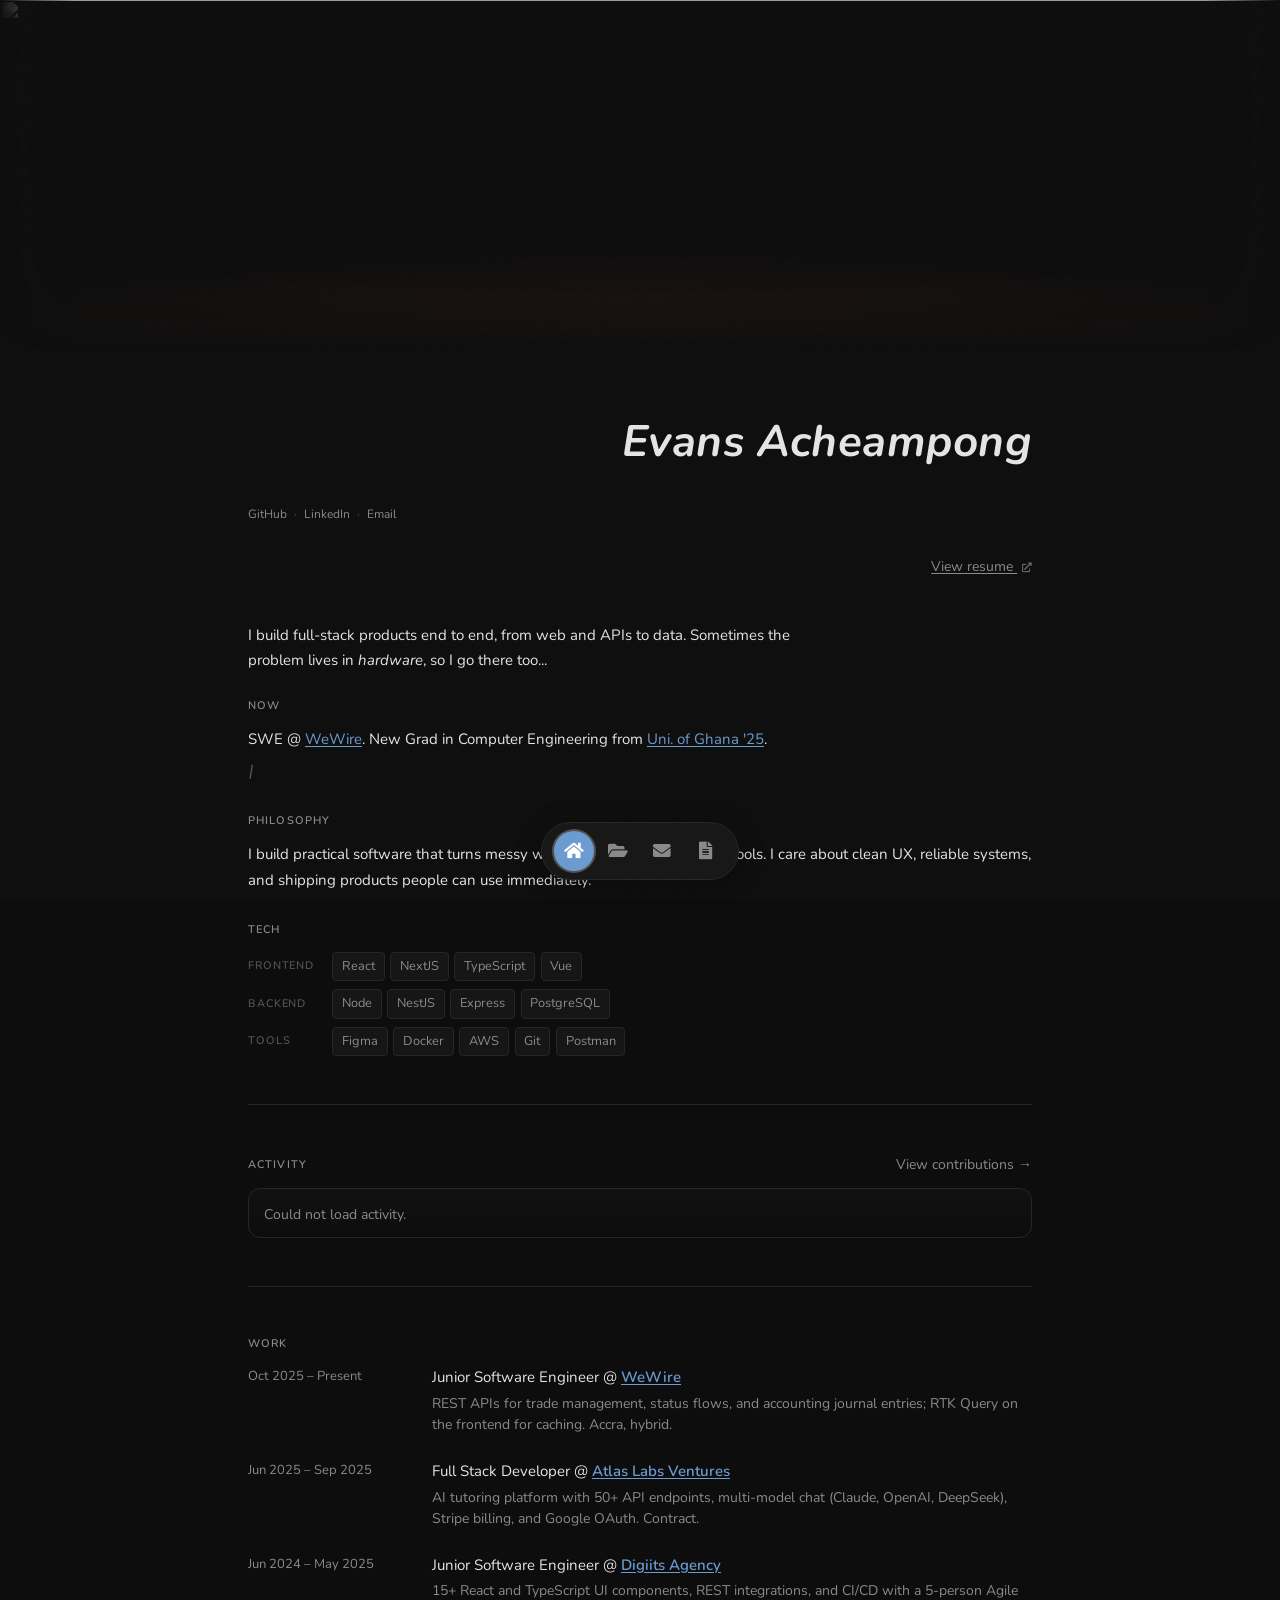
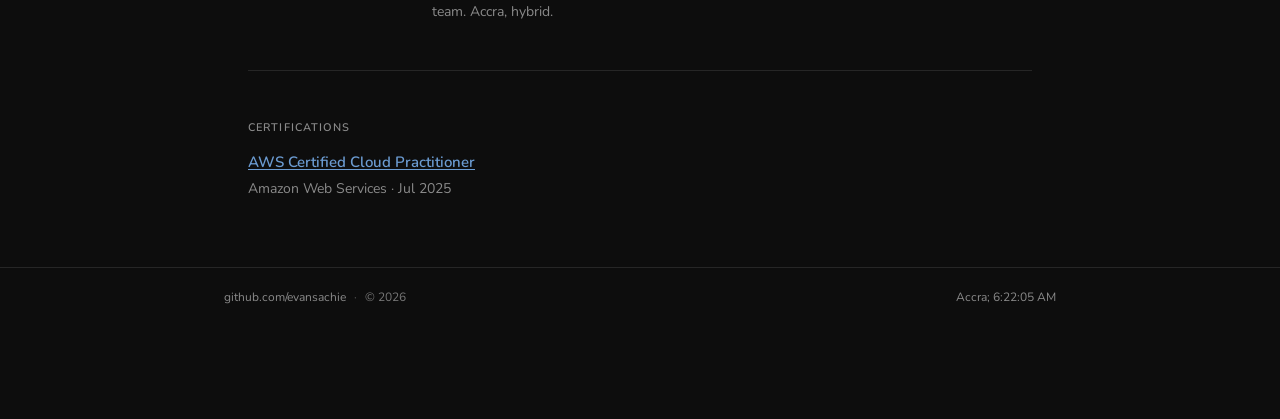
==== index.html @ 7211b670 "fix: correct capitalization in project and work experience descriptions for consistency" ====
<!DOCTYPE html>
<html lang="en">
<head>
    <meta charset="UTF-8">
    <meta name="viewport" content="width=device-width, initial-scale=1.0">
    <meta name="description" content="Evans Acheampong, software engineer in Accra. Computer Engineering graduate (University of Ghana). Full-stack development, React, TypeScript, AWS Certified Cloud Practitioner.">
    <meta name="keywords" content="Evans Acheampong, Software Engineer, Full Stack Developer, Accra, Ghana, University of Ghana, React, TypeScript, AWS, Portfolio">
    <meta name="author" content="Evans Acheampong">
    <meta name="robots" content="index, follow">
    <meta name="theme-color" content="#0d0d0d">
    <link rel="canonical" href="https://evansdev.vercel.app/">
    <title>Evans Acheampong - Software Engineer</title>
    <meta property="og:type" content="website">
    <meta property="og:site_name" content="Evans Acheampong">
    <meta property="og:title" content="Evans Acheampong - Software Engineer">
    <meta property="og:description" content="Software engineer in Accra. Computer Engineering graduate (University of Ghana). Full-stack, React, TypeScript, AWS Cloud Practitioner.">
    <meta property="og:url" content="https://evansdev.vercel.app/">
    <meta property="og:locale" content="en_GH">
    <meta property="og:image" content="https://evansdev.vercel.app/images/banner.jpg">
    <meta property="og:image:alt" content="Evans Acheampong portfolio">
    <meta name="twitter:card" content="summary_large_image">
    <meta name="twitter:title" content="Evans Acheampong - Software Engineer">
    <meta name="twitter:description" content="Software engineer in Accra. Full-stack, React, TypeScript, AWS Cloud Practitioner.">
    <meta name="twitter:image" content="https://evansdev.vercel.app/images/banner.jpg">
    <script type="application/ld+json">
    {
      "@context": "https://schema.org",
      "@graph": [
        {
          "@type": "WebSite",
          "@id": "https://evansdev.vercel.app/#website",
          "url": "https://evansdev.vercel.app/",
          "name": "Evans Acheampong",
          "description": "Portfolio of Evans Acheampong, software engineer based in Accra, Ghana.",
          "publisher": { "@id": "https://evansdev.vercel.app/#person" }
        },
        {
          "@type": "Person",
          "@id": "https://evansdev.vercel.app/#person",
          "name": "Evans Acheampong",
          "url": "https://evansdev.vercel.app/",
          "image": "https://evansdev.vercel.app/images/banner.jpg",
          "jobTitle": "Software Engineer",
          "email": "evansachie01@gmail.com",
          "sameAs": [
            "https://github.com/evansachie",
            "https://www.linkedin.com/in/evans-acheampong/"
          ],
          "address": {
            "@type": "PostalAddress",
            "addressLocality": "Accra",
            "addressCountry": "GH"
          },
          "alumniOf": {
            "@type": "CollegeOrUniversity",
            "name": "University of Ghana"
          }
        }
      ]
    }
    </script>
    <link rel="icon" type="image/png" href="images/logo.png">
    <link rel="preconnect" href="https://fonts.googleapis.com">
    <link rel="preconnect" href="https://fonts.gstatic.com" crossorigin>
    <link href="https://fonts.googleapis.com/css2?family=Nunito:ital,wght@0,400;0,600;0,700;1,400&display=swap" rel="stylesheet">
    <link href="https://pro.fontawesome.com/releases/v5.10.0/css/all.css" rel="stylesheet">
    <link href="style.css" rel="stylesheet">
</head>
<body>
    <div class="scroll-progress" id="scrollProgress"></div>
    <section class="banner-section" aria-hidden="true">
        <div class="banner-wrap">
            <img src="images/banner.jpg" alt="" class="banner">
            <div class="banner-overlay"></div>
        </div>
    </section>
    <div class="page-wrap">
    <main class="main">
        <p class="name-wrap">
            <a href="#" class="name">Evans Acheampong</a>
        </p>

        <div class="block block--links">
            <p class="home-links">
                <a href="https://github.com/evansachie" target="_blank" rel="noopener" class="home-link">GitHub</a>
                <span class="home-link-sep">·</span>
                <a href="https://www.linkedin.com/in/evans-acheampong/" target="_blank" rel="noopener" class="home-link">LinkedIn</a>
                <span class="home-link-sep">·</span>
                <a href="mailto:evansachie01@gmail.com" class="home-link">Email</a>
            </p>
        </div>
        
        <p class="resume-wrap">
            <a href="./assets/resume.pdf" target="_blank" rel="noopener" class="btn-text resume-link">View resume <i class="fas fa-external-link-alt resume-link-icon"></i></a>
        </p>

        <p class="intro-line">I build full-stack products end to end, from web and APIs to data. Sometimes the problem lives in <i>hardware</i>, so I go there too...</p>

        <div class="block" id="now">
            <p class="label">Now</p>
            <p class="prose">
                SWE @ <a href="https://www.wewire.com" target="_blank" rel="noopener">WeWire</a>.
                New Grad in Computer Engineering from <a href="https://www.ug.edu.gh" target="_blank" rel="noopener">Uni. of Ghana '25</a>.
            </p>
            <span class="emphasis">I like to do cool stuff with code...</span>
        </div>

        <div class="block">
            <p class="label">Philosophy</p>
            <p class="prose">
                I build practical software that turns messy workflows into simple, useful tools.
                I care about clean UX, reliable systems, and shipping products people can use immediately.
            </p>
        </div>

        <div class="block block--tech">
            <p class="label">Tech</p>
            <div class="tech-groups">
                <div class="tech-group">
                    <span class="tech-group-label">Frontend</span>
                    <div class="tech-pills">
                        <span class="tech-pill">React</span>
                        <span class="tech-pill">NextJS</span>
                        <span class="tech-pill">TypeScript</span>
                        <span class="tech-pill">Vue</span>
                    </div>
                </div>
                <div class="tech-group">
                    <span class="tech-group-label">Backend</span>
                    <div class="tech-pills">
                        <span class="tech-pill">Node</span>
                        <span class="tech-pill">NestJS</span>
                        <span class="tech-pill">Express</span>
                        <span class="tech-pill">PostgreSQL</span>
                    </div>
                </div>
                <div class="tech-group">
                    <span class="tech-group-label">Tools</span>
                    <div class="tech-pills">
                        <span class="tech-pill">Figma</span>
                        <span class="tech-pill">Docker</span>
                        <span class="tech-pill">AWS</span>
                        <span class="tech-pill">Git</span>
                        <span class="tech-pill">Postman</span>
                    </div>
                </div>
            </div>
        </div>

        <hr>

        <div class="block" id="activity">
            <div class="activity-head">
                <p class="label">Activity</p>
                <a href="https://github.com/evansachie" target="_blank" rel="noopener" class="activity-link">View contributions →</a>
            </div>
            <div id="gh-heatmap-wrap"></div>
        </div>

        <hr>

        <div class="block" id="work">
            <p class="label">Work</p>
            <div class="work-grid">
                <div class="work-row">
                    <span class="work-date">Oct 2025 – Present</span>
                    <div class="work-details">
                        <p class="work-line">Junior Software Engineer @ <a href="https://www.wewire.com" target="_blank" rel="noopener">WeWire</a></p>
                        <p class="work-meta">REST APIs for trade management, status flows, and accounting journal entries; RTK Query on the frontend for caching. Accra, hybrid.</p>
                    </div>
                </div>
                <div class="work-row">
                    <span class="work-date">Jun 2025 – Sep 2025</span>
                    <div class="work-details">
                        <p class="work-line">Full Stack Developer @ <a href="https://atlaslabsventures.com" target="_blank" rel="noopener">Atlas Labs Ventures</a></p>
                        <p class="work-meta">AI tutoring platform with 50+ API endpoints, multi-model chat (Claude, OpenAI, DeepSeek), Stripe billing, and Google OAuth. Contract.</p>
                    </div>
                </div>
                <div class="work-row">
                    <span class="work-date">Jun 2024 – May 2025</span>
                    <div class="work-details">
                        <p class="work-line">Junior Software Engineer @ <a href="https://digiits.com" target="_blank" rel="noopener">Digiits Agency</a></p>
                        <p class="work-meta">15+ React and TypeScript UI components, REST integrations, and CI/CD with a 5-person Agile team. Accra, hybrid.</p>
                    </div>
                </div>
            </div>
        </div>

        <hr>

        <div class="block" id="certifications">
            <p class="label">Certifications</p>
            <div class="work-details">
                <p class="work-line"><a href="https://www.credly.com/badges/ff9334b4-b390-49c4-96d3-d92999b68a6c/public_url" target="_blank" rel="noopener">AWS Certified Cloud Practitioner</a></p>
                <p class="work-meta">Amazon Web Services · Jul 2025</p>
            </div>
        </div>

    </main>

    <footer class="footer">
        <div class="footer-inner">
            <div class="footer-left">
                <a href="https://github.com/evansachie" target="_blank" rel="noopener" class="footer-link">github.com/evansachie</a>
                <span class="footer-sep">·</span>
                <span class="footer-meta">© 2026</span>
            </div>
            <div class="footer-right">
                <span class="footer-location">Accra; <span id="footerTime"></span></span>
            </div>
        </div>
    </footer>
    </div>

    <nav class="bottom-nav" aria-label="Main navigation">
        <a href="index.html" class="bottom-nav__link bottom-nav__link--active" aria-label="Home"><i class="fas fa-home"></i></a>
        <a href="projects.html" class="bottom-nav__link" aria-label="Projects"><i class="fas fa-folder-open"></i></a>
        <a href="contact.html" class="bottom-nav__link" aria-label="Contact"><i class="fas fa-envelope"></i></a>
        <a href="./assets/resume.pdf" target="_blank" rel="noopener" class="bottom-nav__link" aria-label="Resume"><i class="fas fa-file-alt"></i></a>
    </nav>

    <script src="script.js"></script>
    <script src="heatmap.js"></script>
</body>
</html>
---- style.css ----
:root {
  --bg: #0d0d0d;
  --bg-elevated: #161616;
  --text: #e5e5e5;
  --text-muted: #8a8a8a;
  --accent: #6b9bd1;
  --accent-hover: #8ab4e8;
  --border: #262626;
  --max-width: 52rem;
}

*,
*::before,
*::after {
  box-sizing: border-box;
  margin: 0;
  padding: 0;
}

html {
  scroll-behavior: smooth;
}

body {
  font-family: "Nunito", -apple-system, BlinkMacSystemFont, sans-serif;
  background: var(--bg);
  color: var(--text);
  line-height: 1.65;
  font-size: 1rem;
  -webkit-font-smoothing: antialiased;
  padding-bottom: 5rem;
  display: flex;
  flex-direction: column;
  min-height: 100vh;
}

.page-wrap {
  flex: 1;
  display: flex;
  flex-direction: column;
}

a {
  color: var(--accent);
  text-decoration: underline;
  text-underline-offset: 2px;
}

a:hover {
  color: var(--accent-hover);
}

.main {
  max-width: var(--max-width);
  margin: 0 auto;
  padding: 3rem 1.5rem 4rem;
  display: flex;
  flex-direction: column;
  gap: 1.5rem;
}

.main > * {
  opacity: 0;
  transform: translateY(14px);
  transition: opacity 0.45s ease-out, transform 0.45s ease-out;
}

.main > *.is-visible {
  opacity: 1;
  transform: translateY(0);
}

.banner-section {
  width: 100%;
  margin-bottom: 0.5rem;
}

.banner-wrap {
  position: relative;
  width: 100%;
  height: 350px;
  overflow: hidden;
  -webkit-mask-image:
    linear-gradient(to bottom, black 0%, black 72%, transparent 100%),
    linear-gradient(to right, transparent 0%, black 6%, black 94%, transparent 100%);
  mask-image:
    linear-gradient(to bottom, black 0%, black 72%, transparent 100%),
    linear-gradient(to right, transparent 0%, black 6%, black 94%, transparent 100%);
  -webkit-mask-size: 100% 100%;
  mask-size: 100% 100%;
  -webkit-mask-repeat: no-repeat;
  mask-repeat: no-repeat;
  -webkit-mask-composite: source-in;
  mask-composite: intersect;
}

.banner {
  position: absolute;
  left: 0;
  top: 0;
  width: 100%;
  height: 100%;
  object-fit: cover;
  object-position: center 12%;
  display: block;
}

.banner-overlay {
  position: absolute;
  inset: 0;
  background: rgba(13, 13, 13, 0.2);
  pointer-events: none;
}

.banner-wrap::after {
  content: '';
  position: absolute;
  bottom: 0;
  left: 0;
  right: 0;
  height: 60%;
  background: radial-gradient(ellipse 85% 65% at 50% 100%, rgba(190, 80, 35, 0.2) 0%, transparent 70%);
  pointer-events: none;
}

.name-wrap {
  text-align: right;
  margin-bottom: 0.15rem;
}

.resume-wrap {
  text-align: right;
  margin-bottom: 1.25rem;
}

.resume-wrap .btn-text {
  font-size: 0.875rem;
  color: var(--text-muted);
}

.resume-wrap .btn-text:hover {
  color: var(--accent);
}

.intro-line {
  font-size: 0.9375rem;
  line-height: 1.65;
  color: var(--text);
  max-width: 36rem;
  margin: 0;
}

.name {
  font-family: "Nunito", sans-serif;
  font-size: clamp(2rem, 5vw, 2.75rem);
  font-weight: 700;
  font-style: italic;
  color: var(--text);
  letter-spacing: 0.01em;
  text-decoration: none;
}

.name:hover {
  color: var(--accent);
  text-decoration: underline;
}

.block {
  margin-bottom: 0.25rem;
}

.label {
  font-size: 0.6875rem;
  font-weight: 600;
  text-transform: uppercase;
  letter-spacing: 0.1em;
  color: var(--text-muted);
  margin-bottom: 0.75rem;
}

.prose {
  font-size: 0.9375rem;
  color: var(--text);
  line-height: 1.7;
}

.prose a {
  color: var(--accent);
}

.emphasis {
  font-style: italic;
  color: var(--text-muted);
  display: block;
  margin-top: 0.35rem;
}

.emphasis.is-typing::after {
  content: '|';
  margin-left: 1px;
  opacity: 0.6;
  animation: cursor-blink 0.65s step-end infinite;
}

@keyframes cursor-blink {
  0%, 100% { opacity: 0.6; }
  50% { opacity: 0; }
}

.main hr {
  border: none;
  border-top: 1px solid var(--border);
  margin: 1.25rem 0 1.5rem;
}

.work-grid,
.project-list {
  display: flex;
  flex-direction: column;
  gap: 1.5rem;
}

.work-row {
  display: grid;
  grid-template-columns: 10rem 1fr;
  gap: 1.5rem;
  align-items: start;
}

.work-row--no-date {
  grid-template-columns: 1fr;
}

.work-date {
  font-size: 0.8125rem;
  color: var(--text-muted);
  padding-top: 0.1rem;
  white-space: nowrap;
}

.work-details {
  min-width: 0;
}

.work-line {
  font-size: 0.9375rem;
  color: var(--text);
  margin-bottom: 0.2rem;
}

.work-line a {
  font-weight: 600;
  color: var(--accent);
}

.work-gh {
  font-weight: 400;
  font-size: 0.8125rem;
  color: var(--text-muted);
  text-decoration: none;
  margin-left: 0.5rem;
}

.work-gh:hover {
  color: var(--accent);
  text-decoration: underline;
}

.work-meta {
  font-size: 0.875rem;
  color: var(--text-muted);
  line-height: 1.5;
}

.work-meta a {
  color: var(--accent);
  text-decoration: none;
}

.work-meta a:hover {
  color: var(--accent-hover);
  text-decoration: underline;
}

.block-hr {
  margin: 1.25rem 0 1.5rem;
}

.link-more-wrap {
  margin-top: 1rem;
}

.link-more {
  font-size: 0.875rem;
  color: var(--accent);
}

.btn-text {
  font-family: inherit;
  font-size: inherit;
  color: var(--accent);
  background: none;
  border: none;
  padding: 0;
  cursor: pointer;
  text-decoration: underline;
  text-underline-offset: 2px;
  display: inline;
}

.btn-text:hover {
  color: var(--accent-hover);
}

.footer {
  border-top: 1px solid var(--border);
  padding: 1.25rem 1.5rem 2rem;
  margin-top: auto;
}

.footer-inner {
  max-width: var(--max-width);
  margin: 0 auto;
  display: flex;
  justify-content: space-between;
  align-items: center;
  flex-wrap: wrap;
  gap: 0.75rem;
}

.footer-left {
  display: flex;
  align-items: center;
  gap: 0.5rem;
  font-size: 0.75rem;
  color: var(--text-muted);
}

.footer-link {
  color: var(--text-muted);
  text-decoration: none;
}

.footer-link:hover {
  color: var(--accent);
  text-decoration: underline;
}

.footer-sep {
  color: var(--text-muted);
  opacity: 0.6;
  user-select: none;
}

.footer-meta {
  color: var(--text-muted);
  opacity: 0.85;
}

.footer-right {
  font-size: 0.75rem;
  color: var(--text-muted);
}

.footer-location {
  color: var(--text-muted);
}

@media (max-width: 640px) {
  .main {
    padding: 2rem 1.25rem 3rem;
    gap: 1.25rem;
  }

  .name-wrap,
  .resume-wrap {
    text-align: left;
  }

  .work-row {
    grid-template-columns: 1fr;
    gap: 0.35rem;
  }

  .work-date {
    padding-top: 0;
  }

  .footer-inner {
    flex-direction: column;
    align-items: flex-start;
  }
}

@media (max-width: 480px) {
  .main {
    padding: 1.5rem 1rem 2.5rem;
  }
}

.bottom-nav {
  position: fixed;
  bottom: 1.25rem;
  left: 50%;
  transform: translateX(-50%);
  display: flex;
  align-items: center;
  justify-content: center;
  gap: 0.25rem;
  padding: 0.5rem 0.75rem;
  background: var(--bg-elevated);
  border: 1px solid var(--border);
  border-radius: 9999px;
  box-shadow: 0 4px 24px rgba(0, 0, 0, 0.4);
  z-index: 100;
}

.bottom-nav__link {
  display: flex;
  align-items: center;
  justify-content: center;
  width: 2.5rem;
  height: 2.5rem;
  color: var(--text-muted);
  text-decoration: none;
  border: none;
  background: none;
  cursor: pointer;
  font-size: 1.1rem;
  border-radius: 50%;
  transition: background 0.2s, color 0.2s;
}

.bottom-nav__link:hover {
  background: rgba(255, 255, 255, 0.06);
  color: var(--text);
  text-decoration: none;
}

.bottom-nav__link--active {
  background: var(--accent);
  color: #fff;
  box-shadow: 0 0 0 2px rgba(255, 255, 255, 0.25);
}

.bottom-nav__link--active:hover {
  background: var(--accent-hover);
  color: #fff;
  box-shadow: 0 0 0 2px rgba(255, 255, 255, 0.3);
}

.back-link {
  font-size: 0.6875rem;
  font-weight: 600;
  text-transform: uppercase;
  letter-spacing: 0.1em;
  color: var(--text-muted);
  margin-bottom: 1.25rem;
  display: inline-block;
  text-decoration: none;
}

.back-link:hover {
  color: var(--accent);
}

.main--page {
  padding-top: 4rem;
}

.contact-links {
  display: flex;
  align-items: center;
  flex-wrap: wrap;
  gap: 0 0.5rem;
  font-size: 0.75rem;
  margin-top: 1.25rem;
}

.contact-link {
  color: var(--text-muted);
  text-decoration: none;
}

.contact-link:hover {
  color: var(--accent);
  text-decoration: underline;
}

.contact-sep {
  color: var(--text-muted);
  opacity: 0.6;
  user-select: none;
}

.contact-open-to {
  margin-top: 1.35rem;
  padding-top: 1rem;
  border-top: 1px solid var(--border);
}

.contact-open-to__label {
  margin-bottom: 0.55rem;
}

.contact-open-to__text {
  font-size: 0.875rem;
  color: var(--text-muted);
  line-height: 1.6;
  max-width: 36ch;
}

.block--links .home-links {
  margin-bottom: 0;
}

.home-links {
  font-size: 0.75rem;
  color: var(--text-muted);
}

.home-link {
  color: var(--text-muted);
  text-decoration: none;
}

.home-link:hover {
  color: var(--accent);
  text-decoration: underline;
}

.home-link-sep {
  color: var(--text-muted);
  opacity: 0.6;
  user-select: none;
  margin: 0 0.25rem;
}

.project-list .work-meta,
.work-details .work-meta {
  font-size: 0.875rem;
  color: var(--text-muted);
  line-height: 1.5;
  margin-top: 0.15rem;
}

.work-row--preview {
  cursor: default;
}

.project-preview {
  display: none;
}

.project-float-card {
  position: fixed;
  z-index: 500;
  pointer-events: none;
  background: var(--bg-elevated);
  border: 1px solid var(--border);
  border-radius: 10px;
  box-shadow: 0 8px 32px rgba(0, 0, 0, 0.5), 0 0 0 1px rgba(107, 155, 209, 0.08);
  overflow: hidden;
  width: 320px;
  opacity: 0;
  transform: scale(0.96);
  transition: opacity 0.15s ease, transform 0.15s ease;
}

.project-float-card.is-visible {
  opacity: 1;
  transform: scale(1);
}

.project-float-card img {
  width: 100%;
  height: auto;
  display: block;
}

@media (hover: none) {
  .work-row--preview {
    cursor: pointer;
  }

  .project-preview {
    display: block;
    max-height: 0;
    opacity: 0;
    overflow: hidden;
    transition: max-height 0.3s ease, opacity 0.3s ease, margin-top 0.3s ease;
    margin-top: 0;
  }

  .work-row--preview.is-expanded .project-preview {
    max-height: 600px;
    opacity: 1;
    margin-top: 0.75rem;
  }

  .project-preview img {
    width: 100%;
    height: auto;
    border-radius: 8px;
    border: 1px solid var(--border);
    display: block;
  }
}

#gh-heatmap-wrap {
  border: 1px solid var(--border);
  border-radius: 12px;
  background: linear-gradient(180deg, rgba(255, 255, 255, 0.02), rgba(255, 255, 255, 0));
  padding: 0.9rem 0.95rem 0.75rem;
}

.activity-head {
  display: flex;
  align-items: center;
  justify-content: space-between;
  gap: 0.75rem;
  margin-bottom: 0.75rem;
}

.activity-head .label {
  margin-bottom: 0;
}

.activity-link {
  color: var(--text-muted);
  text-decoration: none;
  font-size: 0.875rem;
  white-space: nowrap;
}

.activity-link:hover {
  color: var(--accent);
  text-decoration: underline;
}

.gh-heatmap-total {
  margin: 0 0 0.6rem;
}

.gh-heatmap-link {
  display: block;
  width: 100%;
  text-decoration: none;
  color: var(--text-muted);
}

.gh-heatmap-link svg {
  display: block;
  width: 100%;
  height: auto;
}

.gh-heatmap-link:hover {
  color: var(--accent);
}

.gh-heatmap-foot {
  display: flex;
  align-items: center;
  justify-content: flex-end;
  gap: 0.65rem;
  margin-top: 0.75rem;
}

.gh-heatmap-legend {
  display: flex;
  align-items: center;
  gap: 0.35rem;
}

.gh-heatmap-legend-text {
  font-size: 0.75rem;
  color: var(--text-muted);
}

.gh-heatmap-legend-swatch {
  width: 12px;
  height: 12px;
  border-radius: 3px;
  display: inline-block;
}

.gh-heatmap-tooltip {
  position: fixed;
  z-index: 2000;
  pointer-events: none;
  background: var(--bg-elevated);
  color: var(--text);
  border-radius: 8px;
  padding: 0.4rem 0.55rem;
  font-size: 0.8125rem;
  line-height: 1.2;
  white-space: nowrap;
  box-shadow: 0 8px 28px rgba(0, 0, 0, 0.35);
  border: 1px solid var(--border);
  opacity: 0;
  transition: opacity 0.12s ease;
}

.gh-heatmap-tooltip.is-visible {
  opacity: 1;
}

@media (max-width: 640px) {
  .activity-link {
    font-size: 0.8125rem;
  }
}

.scroll-progress {
  position: fixed;
  top: 0;
  left: 0;
  height: 2px;
  width: 0%;
  background: var(--accent);
  z-index: 300;
  pointer-events: none;
  transition: width 0.08s linear;
}

.gh-heatmap-tooltip-sub {
  display: block;
  color: var(--text-muted);
  font-size: 0.6875rem;
  margin-top: 0.2rem;
}

@view-transition {
  navigation: auto;
}

@keyframes vt-slide-out {
  to { opacity: 0; transform: translateY(-6px); }
}

@keyframes vt-slide-in {
  from { opacity: 0; transform: translateY(6px); }
}

::view-transition-old(root) {
  animation: 200ms ease both vt-slide-out;
}

::view-transition-new(root) {
  animation: 280ms ease both vt-slide-in;
}

body.is-leaving {
  opacity: 0;
  transition: opacity 0.2s ease;
}

.tech-groups {
  display: flex;
  flex-direction: column;
  gap: 0.5rem;
}

.tech-group {
  display: flex;
  align-items: center;
  gap: 0.75rem;
  flex-wrap: wrap;
}

.tech-group-label {
  font-size: 0.6875rem;
  font-weight: 600;
  text-transform: uppercase;
  letter-spacing: 0.08em;
  color: var(--text-muted);
  opacity: 0.55;
  min-width: 4.5rem;
  flex-shrink: 0;
}

.tech-pills {
  display: flex;
  flex-wrap: wrap;
  gap: 0.35rem;
}

.tech-pill {
  font-size: 0.8rem;
  color: var(--text-muted);
  background: var(--bg-elevated);
  border: 1px solid var(--border);
  border-radius: 4px;
  padding: 0.2rem 0.55rem;
}

body::after {
  content: '';
  position: fixed;
  inset: 0;
  pointer-events: none;
  z-index: 9999;
  opacity: 0.032;
  background-image: url("data:image/svg+xml,%3Csvg xmlns='http://www.w3.org/2000/svg' width='200' height='200'%3E%3Cfilter id='n'%3E%3CfeTurbulence type='fractalNoise' baseFrequency='0.85' numOctaves='4' stitchTiles='stitch'/%3E%3C/filter%3E%3Crect width='200' height='200' filter='url(%23n)'/%3E%3C/svg%3E");
  background-repeat: repeat;
  background-size: 200px 200px;
}

.resume-link-icon {
  font-size: 0.7em;
  margin-left: 0.3rem;
  display: inline-block;
  transition: transform 0.2s ease;
  opacity: 0.7;
}

.resume-link:hover .resume-link-icon {
  transform: translate(2px, -2px);
  opacity: 1;
}
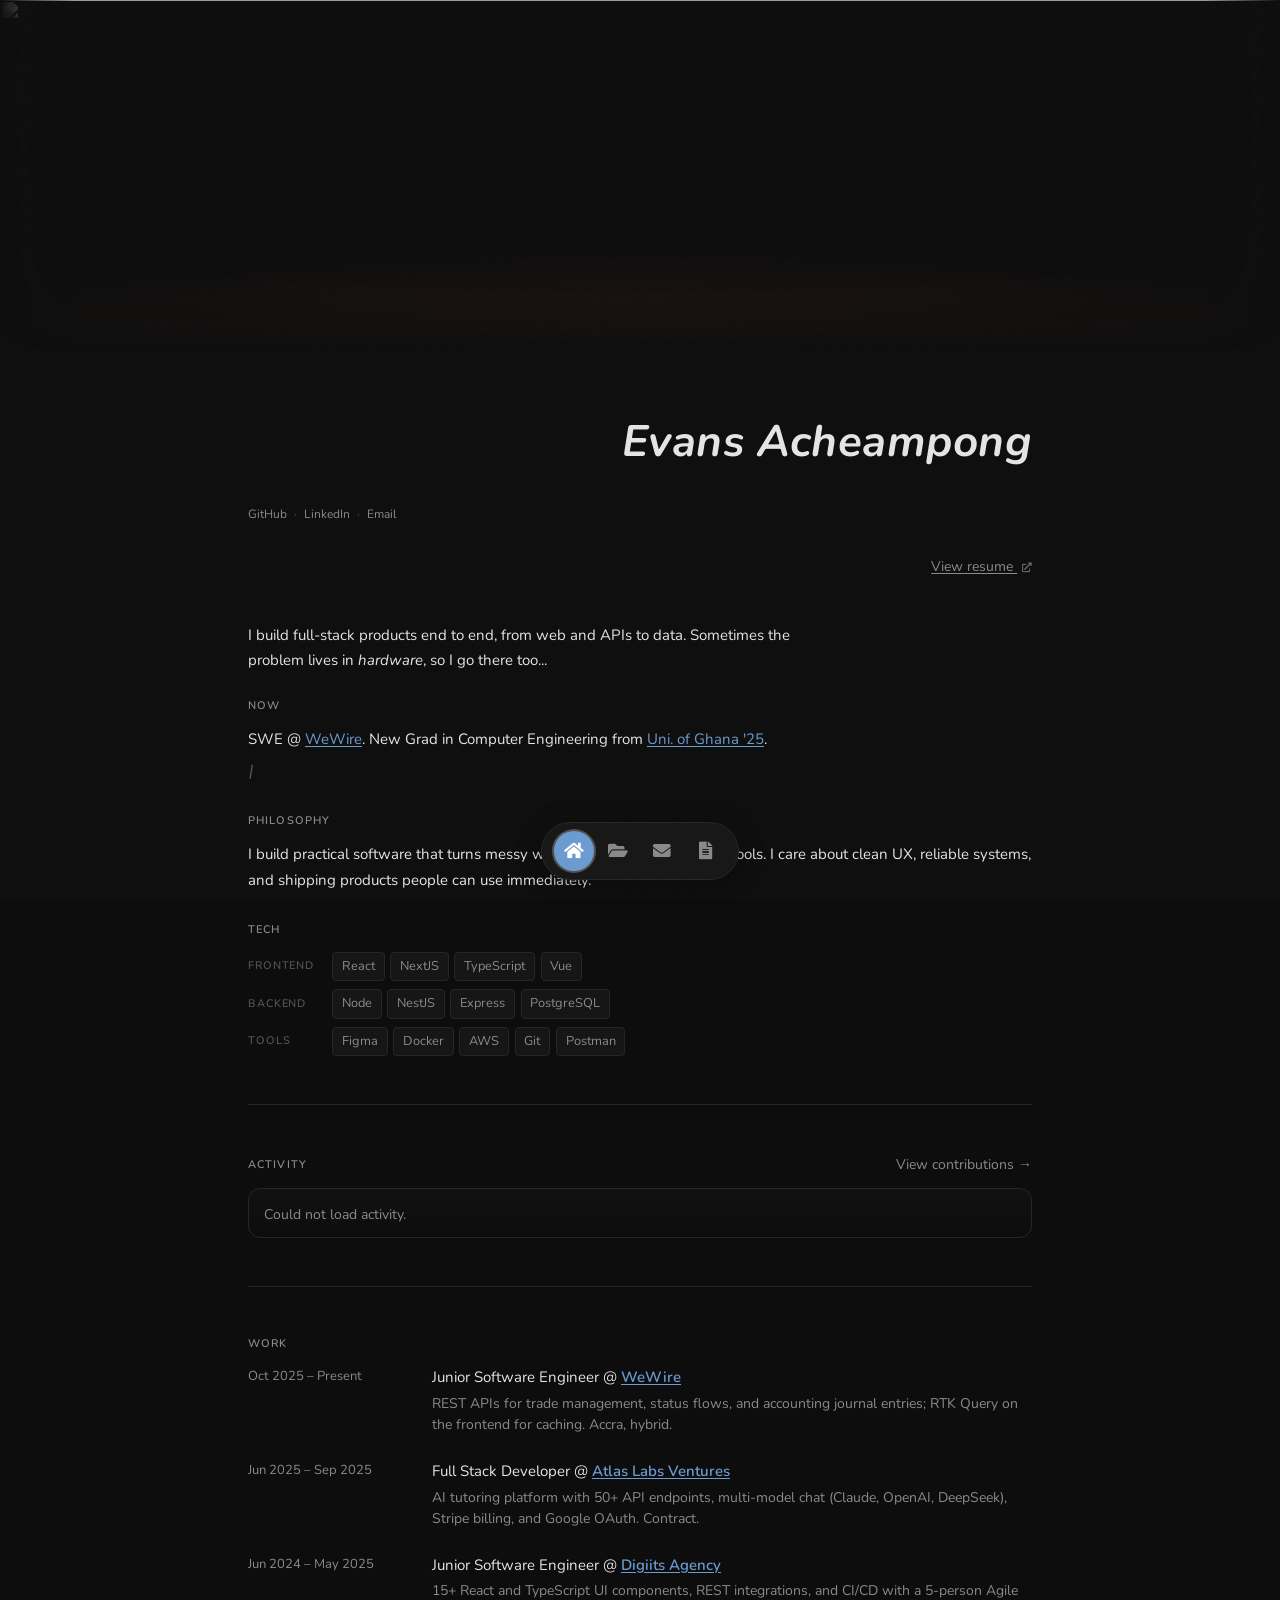
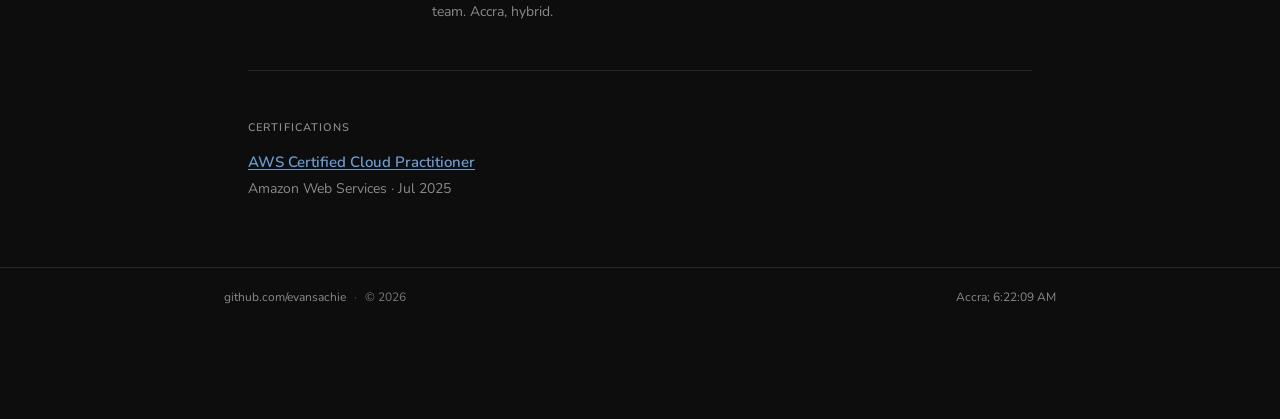
==== commit 78fc68f2: "Merge pull request #17 from evansachie/dev feat: few improvs across; projects, resume update and con" ====
--- a/index.html
+++ b/index.html
@@ -65,6 +65,14 @@
     <link href="https://fonts.googleapis.com/css2?family=Nunito:ital,wght@0,400;0,600;0,700;1,400&display=swap" rel="stylesheet">
     <link href="https://pro.fontawesome.com/releases/v5.10.0/css/all.css" rel="stylesheet">
     <link href="style.css" rel="stylesheet">
+    <script>
+        window.va = window.va || function () { (window.vaq = window.vaq || []).push(arguments); };
+    </script>
+    <script defer src="https://cdn.vercel-insights.com/v1/script.js"></script>
+    <script>
+        window.si = window.si || function () { (window.siq = window.siq || []).push(arguments); };
+    </script>
+    <script defer src="/_vercel/speed-insights/script.js"></script>
 </head>
 <body>
     <div class="scroll-progress" id="scrollProgress"></div>
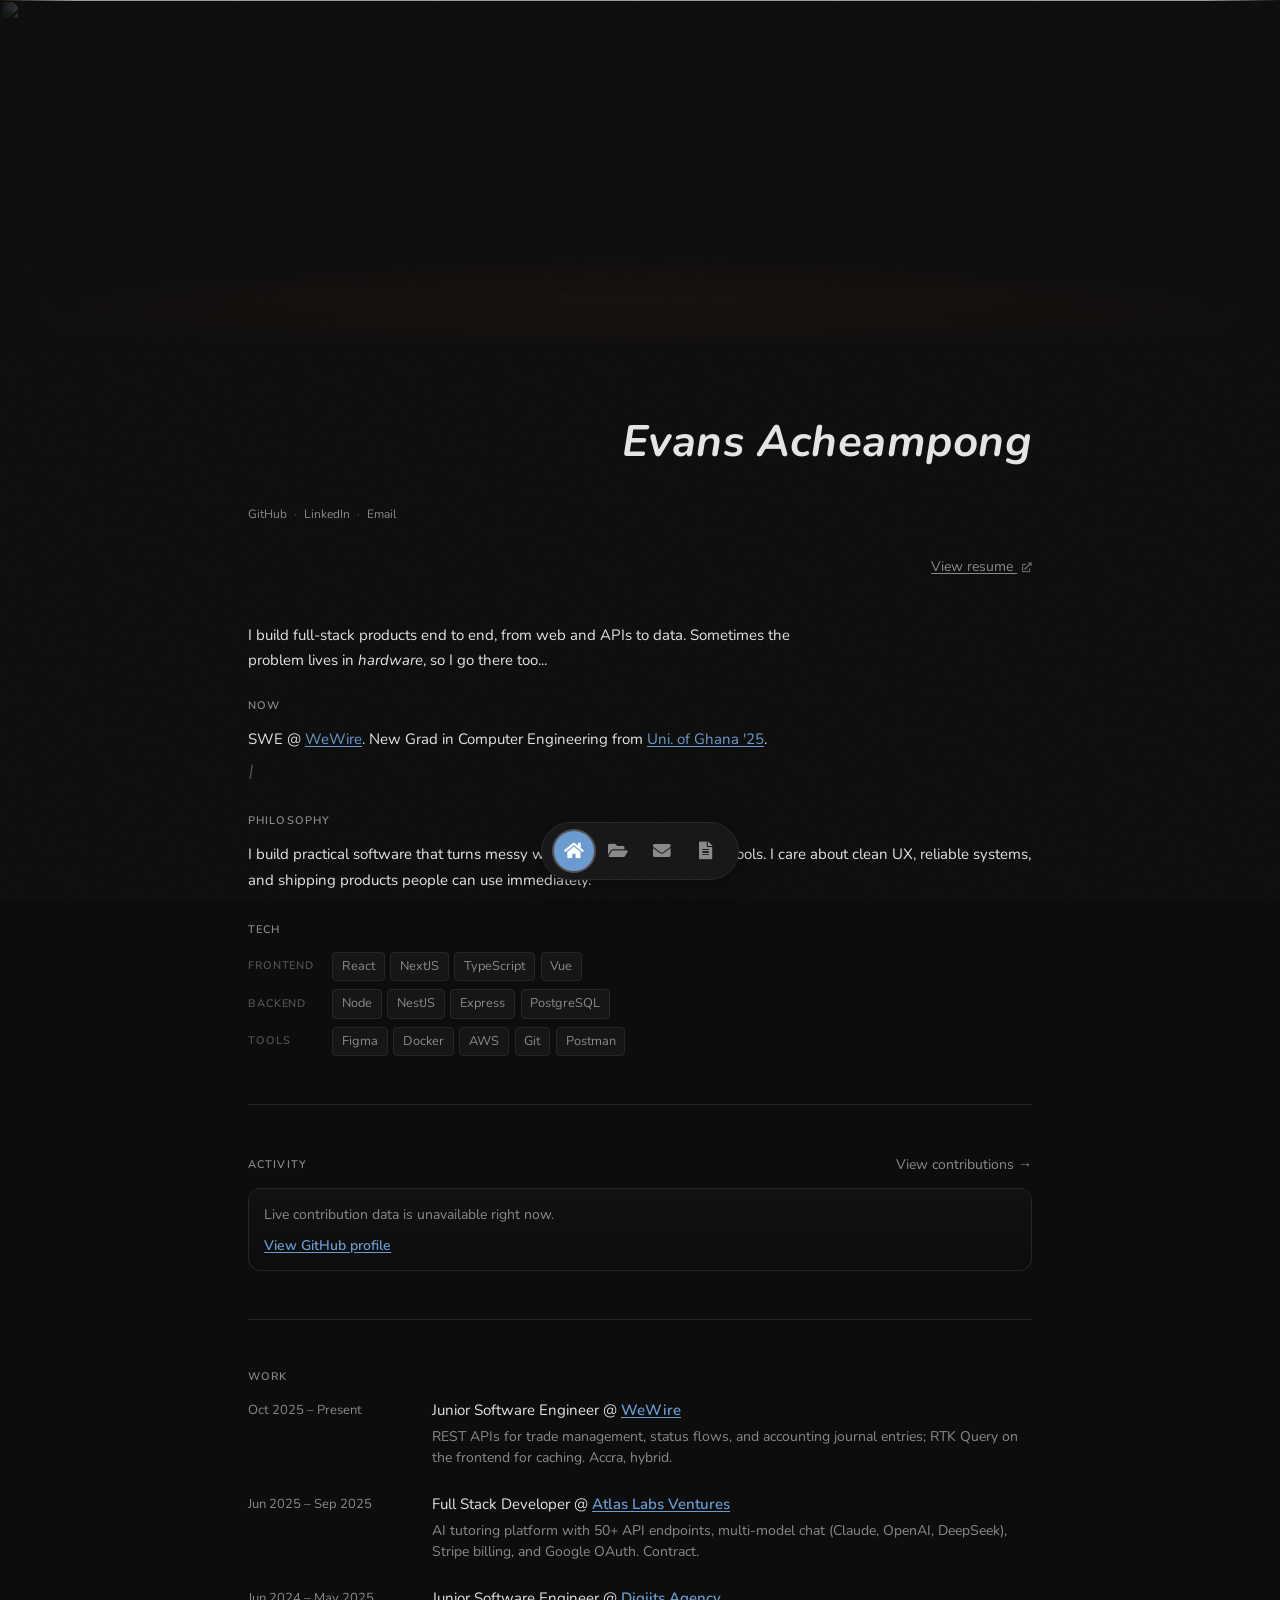
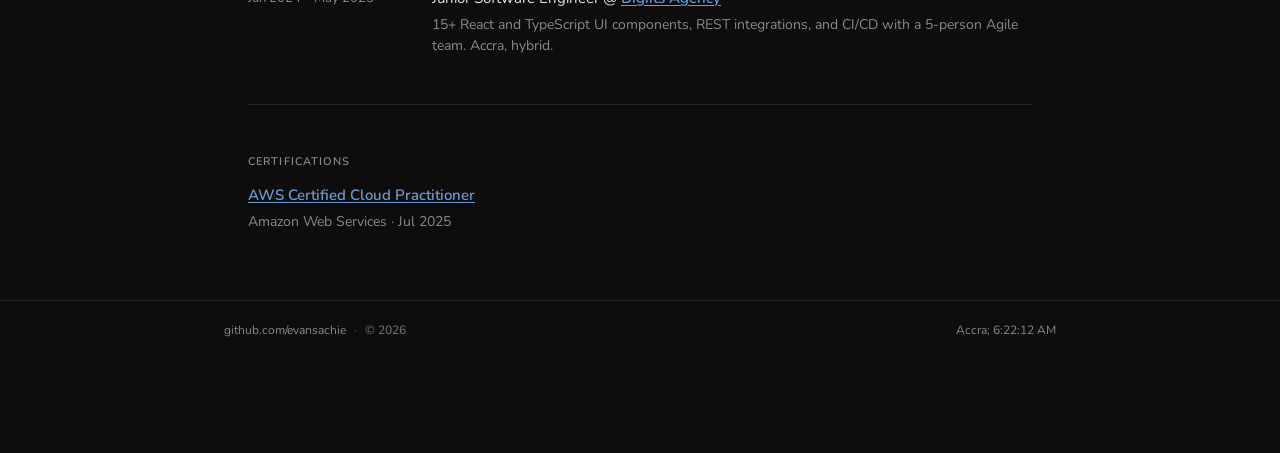
==== commit f44d16f7: "feat: improve SEO" ====
--- a/index.html
+++ b/index.html
@@ -65,14 +65,6 @@
     <link href="https://fonts.googleapis.com/css2?family=Nunito:ital,wght@0,400;0,600;0,700;1,400&display=swap" rel="stylesheet">
     <link href="https://pro.fontawesome.com/releases/v5.10.0/css/all.css" rel="stylesheet">
     <link href="style.css" rel="stylesheet">
-    <script>
-        window.va = window.va || function () { (window.vaq = window.vaq || []).push(arguments); };
-    </script>
-    <script defer src="https://cdn.vercel-insights.com/v1/script.js"></script>
-    <script>
-        window.si = window.si || function () { (window.siq = window.siq || []).push(arguments); };
-    </script>
-    <script defer src="/_vercel/speed-insights/script.js"></script>
 </head>
 <body>
     <div class="scroll-progress" id="scrollProgress"></div>
@@ -84,9 +76,9 @@
     </section>
     <div class="page-wrap">
     <main class="main">
-        <p class="name-wrap">
+        <h1 class="name-wrap">
             <a href="#" class="name">Evans Acheampong</a>
-        </p>
+        </h1>
 
         <div class="block block--links">
             <p class="home-links">
--- a/style.css
+++ b/style.css
@@ -60,12 +60,15 @@
 }
 
 .main > * {
+  transition: opacity 0.45s ease-out, transform 0.45s ease-out;
+}
+
+.reveal-enabled .main > * {
   opacity: 0;
   transform: translateY(14px);
-  transition: opacity 0.45s ease-out, transform 0.45s ease-out;
-}
-
-.main > *.is-visible {
+}
+
+.reveal-enabled .main > *.is-visible {
   opacity: 1;
   transform: translateY(0);
 }
@@ -642,6 +645,16 @@
   margin: 0 0 0.6rem;
 }
 
+.gh-heatmap-fallback-text {
+  margin-bottom: 0.45rem;
+}
+
+.gh-heatmap-fallback-link {
+  color: var(--accent);
+  font-size: 0.875rem;
+  font-weight: 600;
+}
+
 .gh-heatmap-link {
   display: block;
   width: 100%;
@@ -819,3 +832,40 @@
   transform: translate(2px, -2px);
   opacity: 1;
 }
+
+@media (prefers-reduced-motion: reduce) {
+  html {
+    scroll-behavior: auto;
+  }
+
+  *,
+  *::before,
+  *::after {
+    animation-duration: 0.01ms !important;
+    animation-iteration-count: 1 !important;
+    scroll-behavior: auto !important;
+    transition-duration: 0.01ms !important;
+  }
+
+  .reveal-enabled .main > * {
+    opacity: 1;
+    transform: none;
+  }
+
+  .emphasis.is-typing::after {
+    content: none;
+  }
+
+  ::view-transition-old(root),
+  ::view-transition-new(root) {
+    animation: none;
+  }
+
+  body.is-leaving {
+    opacity: 1;
+  }
+
+  .resume-link:hover .resume-link-icon {
+    transform: none;
+  }
+}
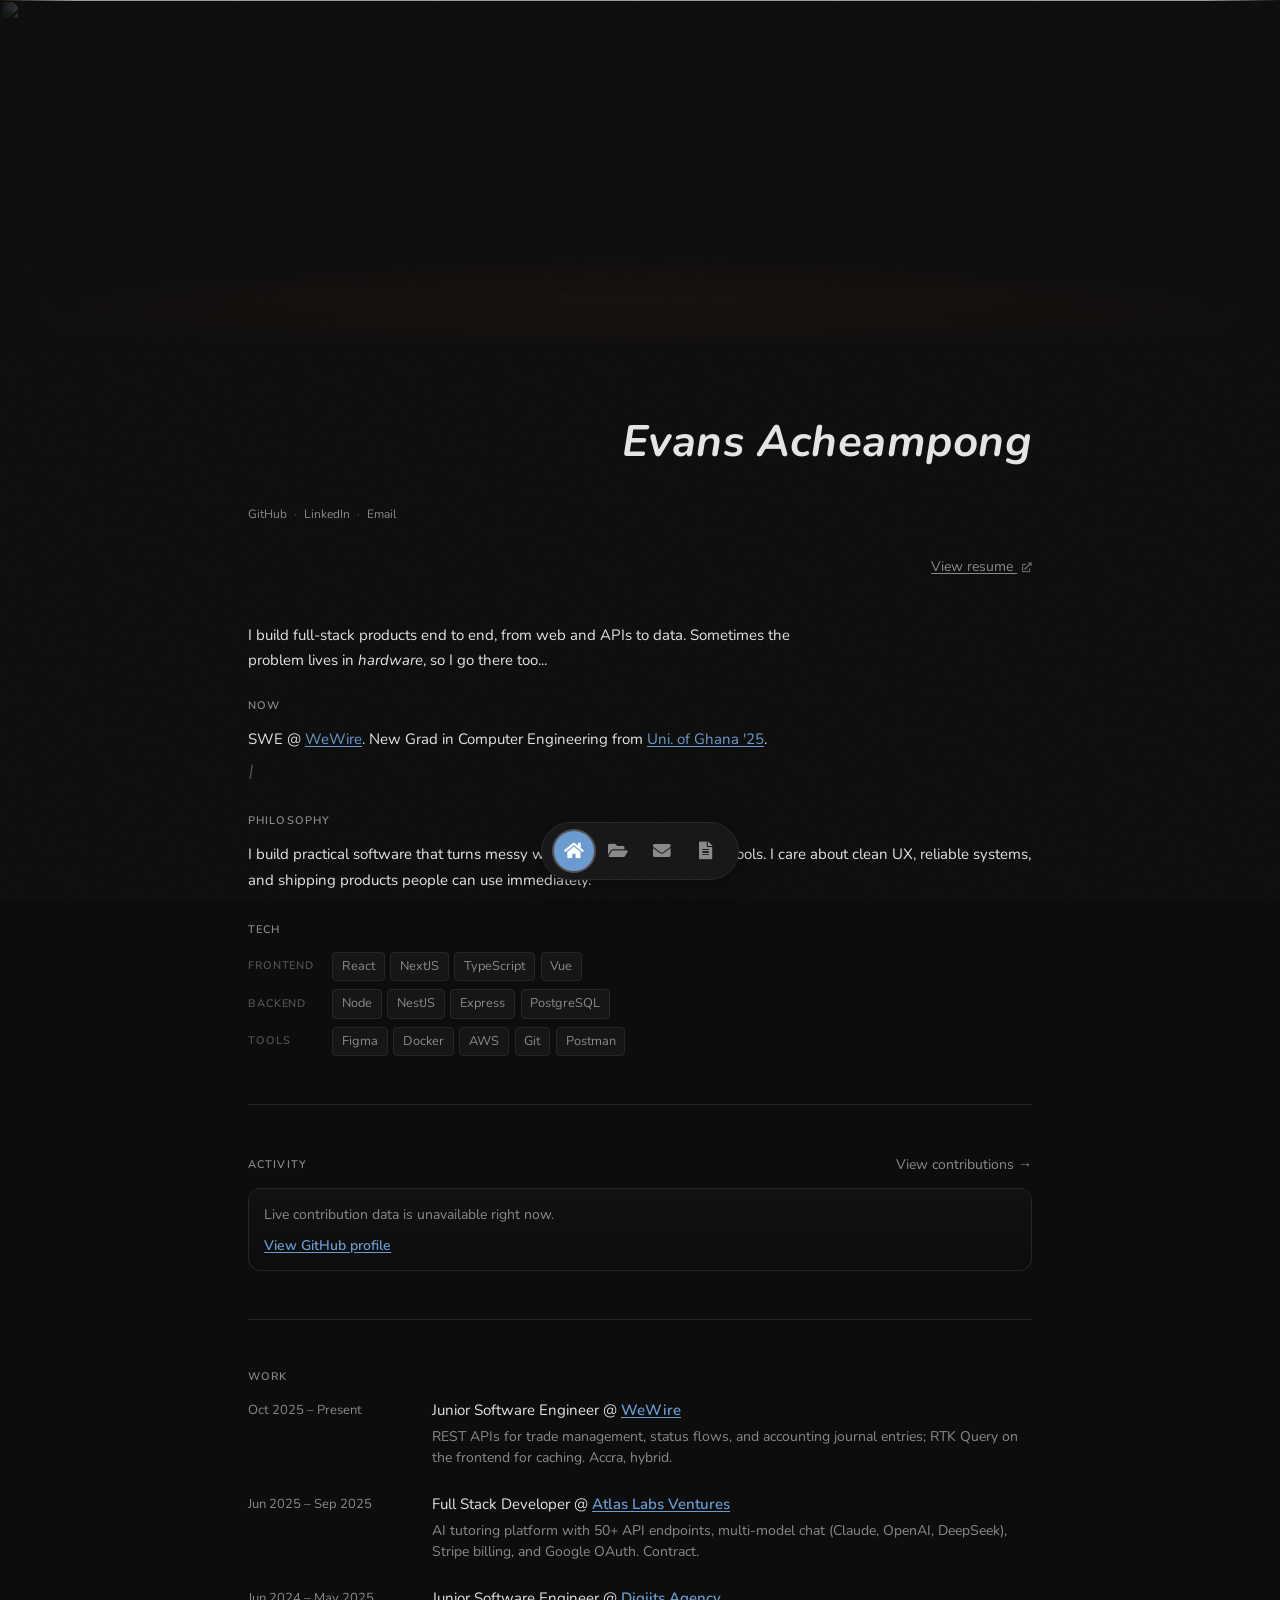
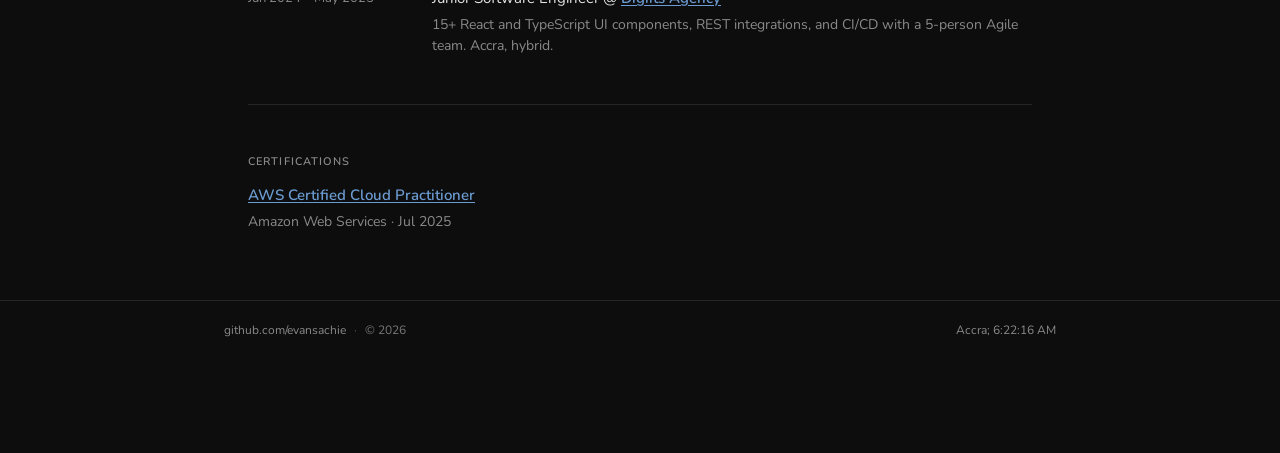
==== commit b0152c23: "Merge pull request #18 from evansachie/dev Dev" ====
--- a/index.html
+++ b/index.html
@@ -65,6 +65,14 @@
     <link href="https://fonts.googleapis.com/css2?family=Nunito:ital,wght@0,400;0,600;0,700;1,400&display=swap" rel="stylesheet">
     <link href="https://pro.fontawesome.com/releases/v5.10.0/css/all.css" rel="stylesheet">
     <link href="style.css" rel="stylesheet">
+    <script>
+        window.va = window.va || function () { (window.vaq = window.vaq || []).push(arguments); };
+    </script>
+    <script defer src="https://cdn.vercel-insights.com/v1/script.js"></script>
+    <script>
+        window.si = window.si || function () { (window.siq = window.siq || []).push(arguments); };
+    </script>
+    <script defer src="/_vercel/speed-insights/script.js"></script>
 </head>
 <body>
     <div class="scroll-progress" id="scrollProgress"></div>
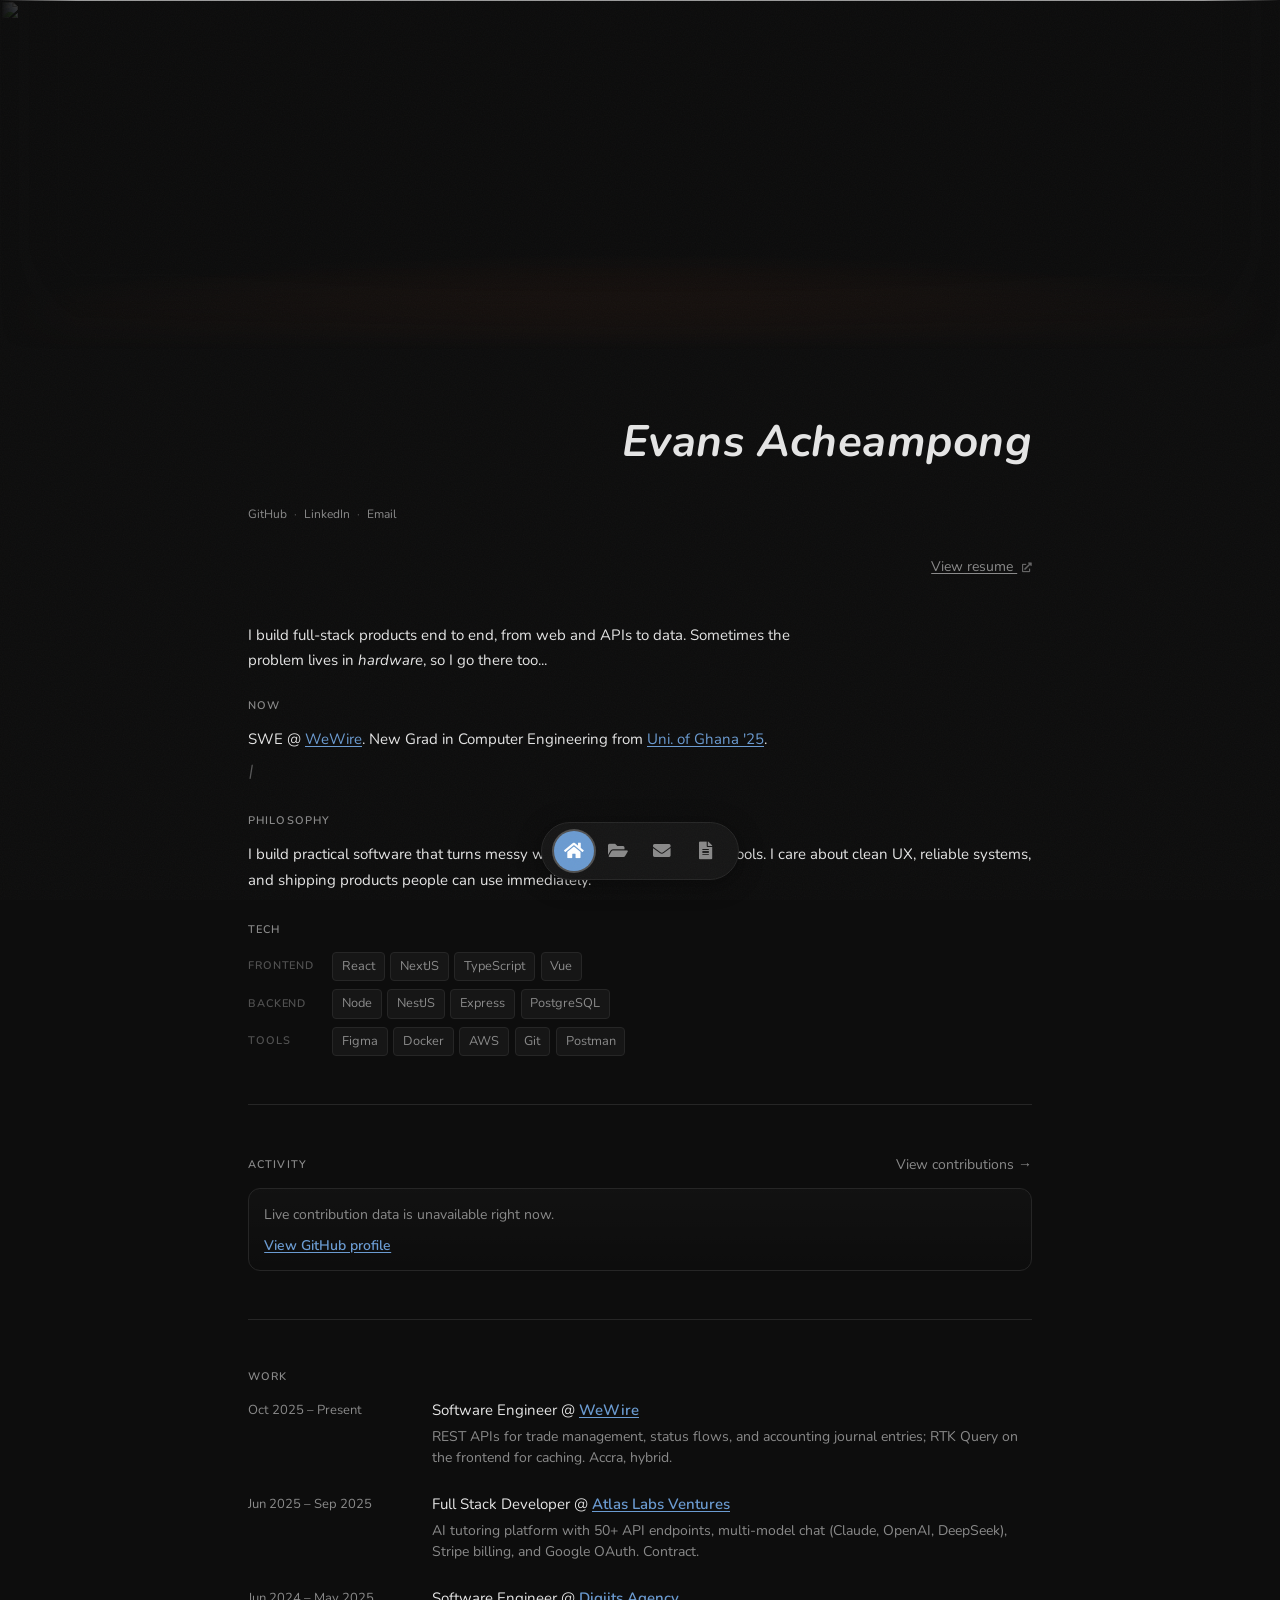
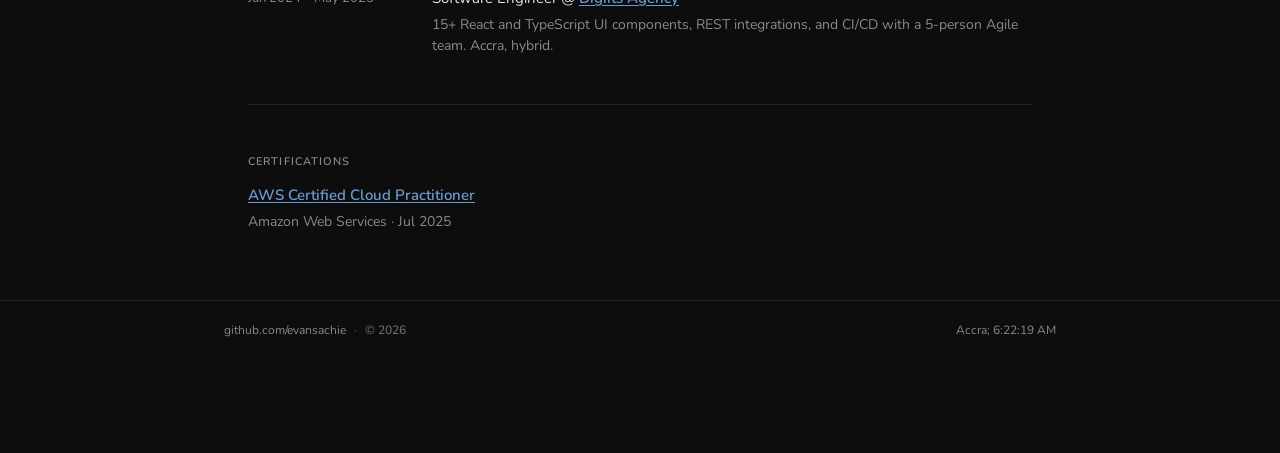
==== commit 6cc0ab0c: "feat: update project details and replace Gulgii with Yhelly" ====
--- a/index.html
+++ b/index.html
@@ -65,14 +65,6 @@
     <link href="https://fonts.googleapis.com/css2?family=Nunito:ital,wght@0,400;0,600;0,700;1,400&display=swap" rel="stylesheet">
     <link href="https://pro.fontawesome.com/releases/v5.10.0/css/all.css" rel="stylesheet">
     <link href="style.css" rel="stylesheet">
-    <script>
-        window.va = window.va || function () { (window.vaq = window.vaq || []).push(arguments); };
-    </script>
-    <script defer src="https://cdn.vercel-insights.com/v1/script.js"></script>
-    <script>
-        window.si = window.si || function () { (window.siq = window.siq || []).push(arguments); };
-    </script>
-    <script defer src="/_vercel/speed-insights/script.js"></script>
 </head>
 <body>
     <div class="scroll-progress" id="scrollProgress"></div>
@@ -173,7 +165,7 @@
                 <div class="work-row">
                     <span class="work-date">Oct 2025 – Present</span>
                     <div class="work-details">
-                        <p class="work-line">Junior Software Engineer @ <a href="https://www.wewire.com" target="_blank" rel="noopener">WeWire</a></p>
+                        <p class="work-line">Software Engineer @ <a href="https://www.wewire.com" target="_blank" rel="noopener">WeWire</a></p>
                         <p class="work-meta">REST APIs for trade management, status flows, and accounting journal entries; RTK Query on the frontend for caching. Accra, hybrid.</p>
                     </div>
                 </div>
@@ -187,7 +179,7 @@
                 <div class="work-row">
                     <span class="work-date">Jun 2024 – May 2025</span>
                     <div class="work-details">
-                        <p class="work-line">Junior Software Engineer @ <a href="https://digiits.com" target="_blank" rel="noopener">Digiits Agency</a></p>
+                        <p class="work-line">Software Engineer @ <a href="https://digiits.com" target="_blank" rel="noopener">Digiits Agency</a></p>
                         <p class="work-meta">15+ React and TypeScript UI components, REST integrations, and CI/CD with a 5-person Agile team. Accra, hybrid.</p>
                     </div>
                 </div>
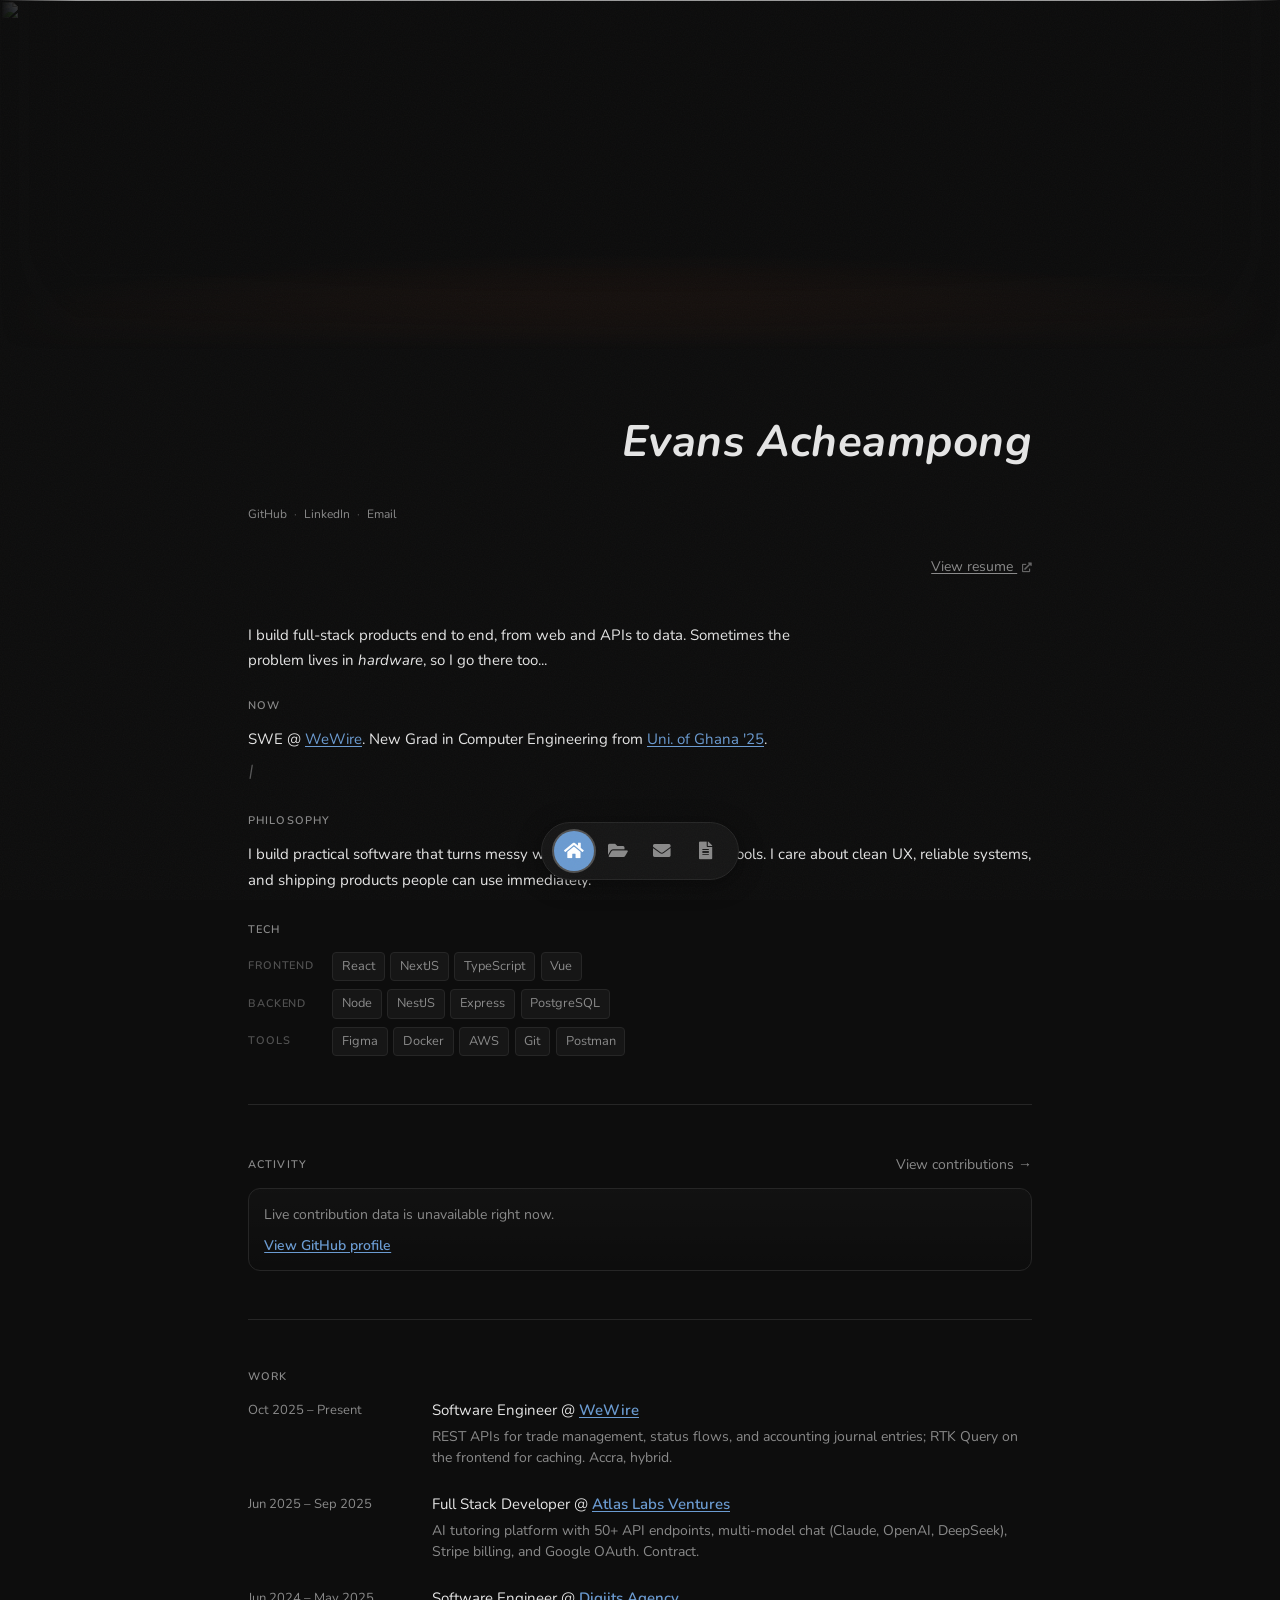
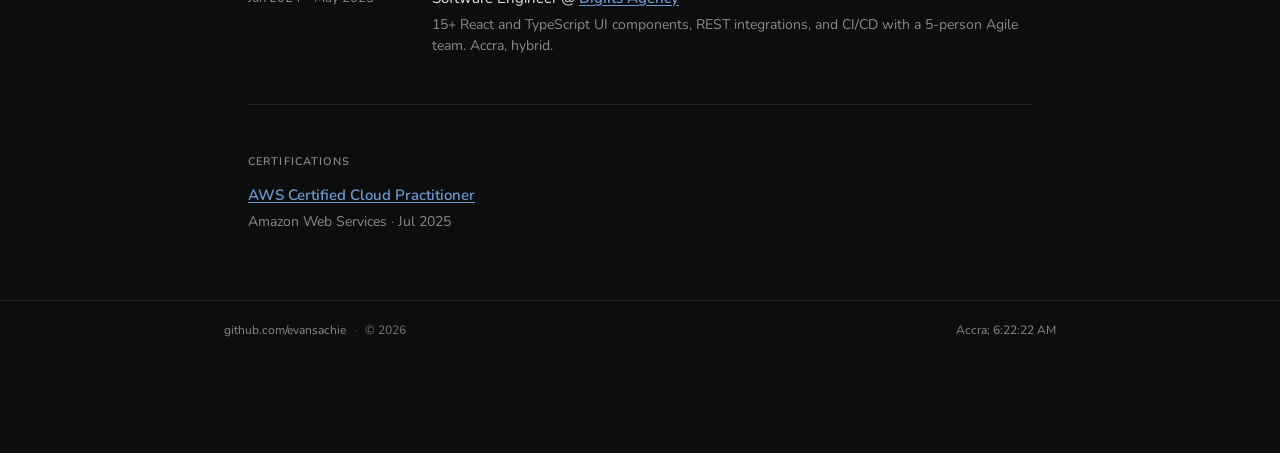
==== commit c2334696: "Merge pull request #20 from evansachie/dev feat: update project details and replace Gulgii with Yhel" ====
--- a/index.html
+++ b/index.html
@@ -65,6 +65,14 @@
     <link href="https://fonts.googleapis.com/css2?family=Nunito:ital,wght@0,400;0,600;0,700;1,400&display=swap" rel="stylesheet">
     <link href="https://pro.fontawesome.com/releases/v5.10.0/css/all.css" rel="stylesheet">
     <link href="style.css" rel="stylesheet">
+    <script>
+        window.va = window.va || function () { (window.vaq = window.vaq || []).push(arguments); };
+    </script>
+    <script defer src="https://cdn.vercel-insights.com/v1/script.js"></script>
+    <script>
+        window.si = window.si || function () { (window.siq = window.siq || []).push(arguments); };
+    </script>
+    <script defer src="/_vercel/speed-insights/script.js"></script>
 </head>
 <body>
     <div class="scroll-progress" id="scrollProgress"></div>
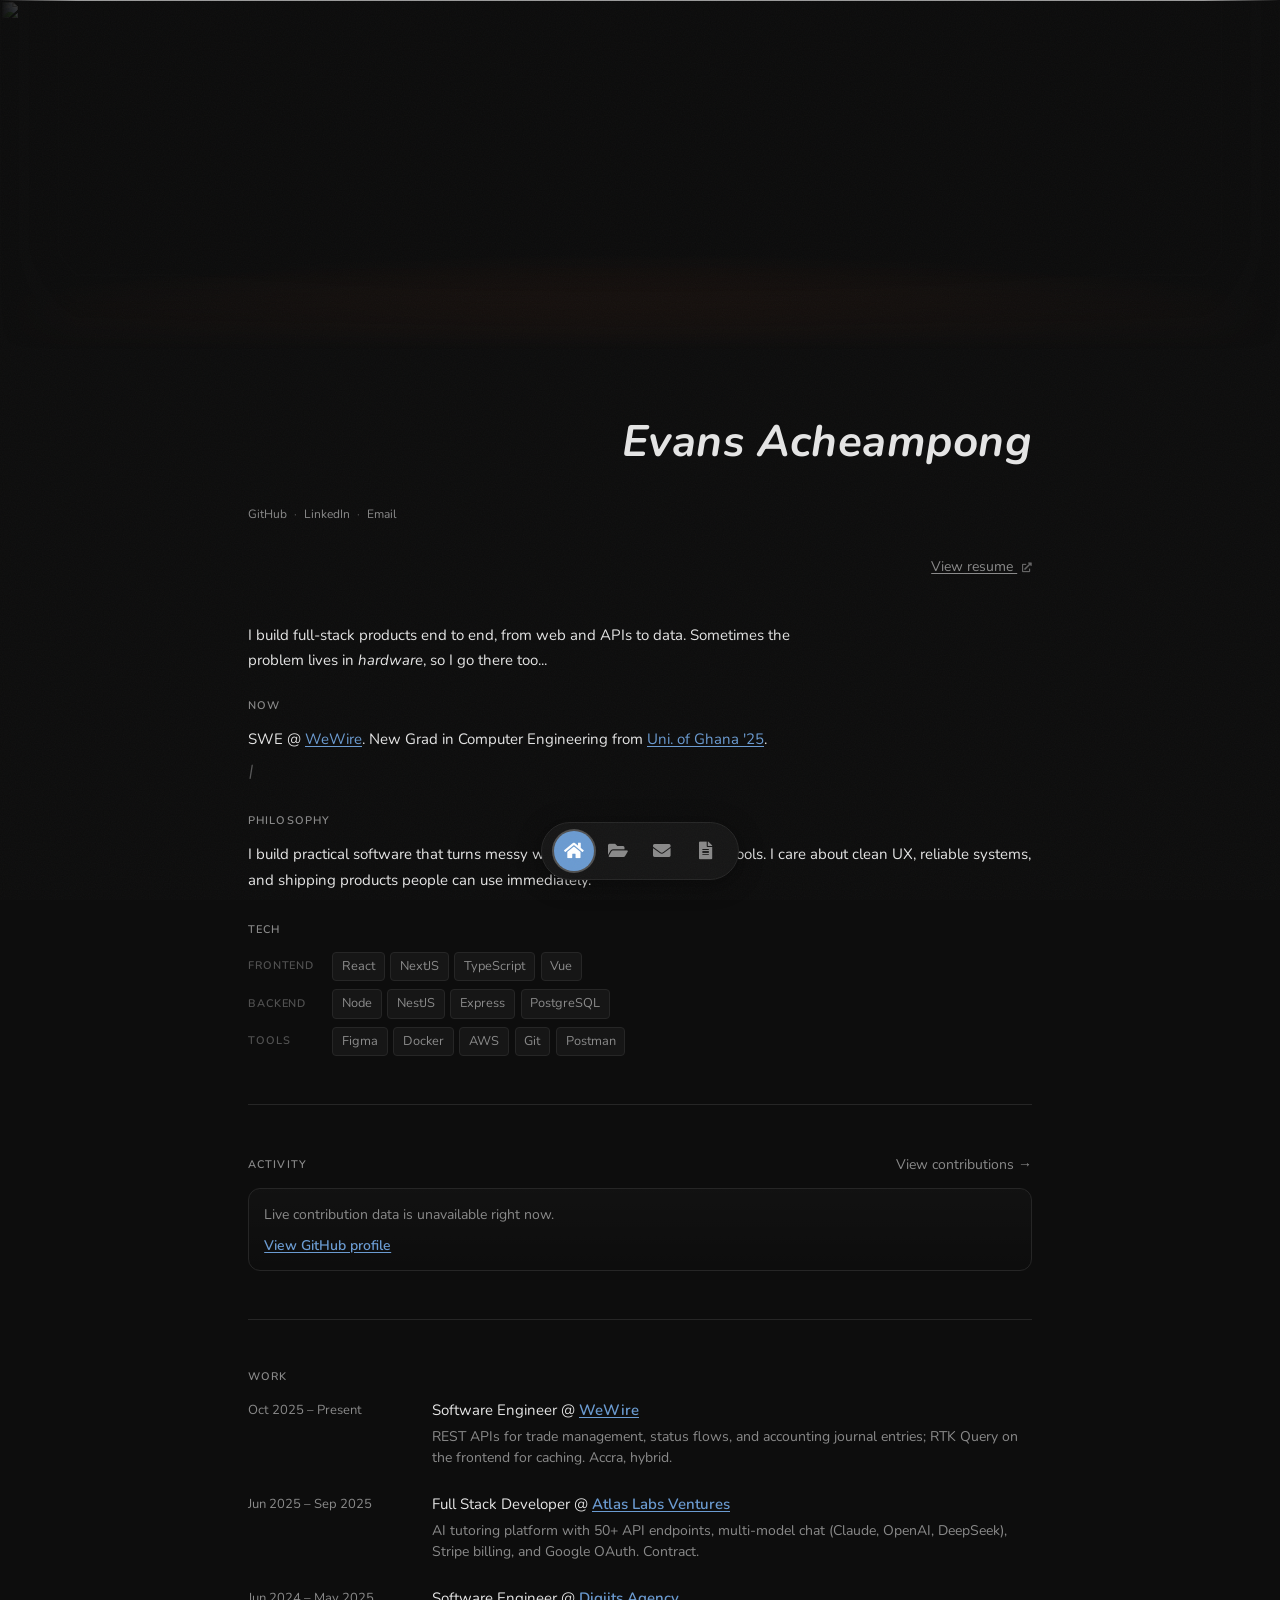
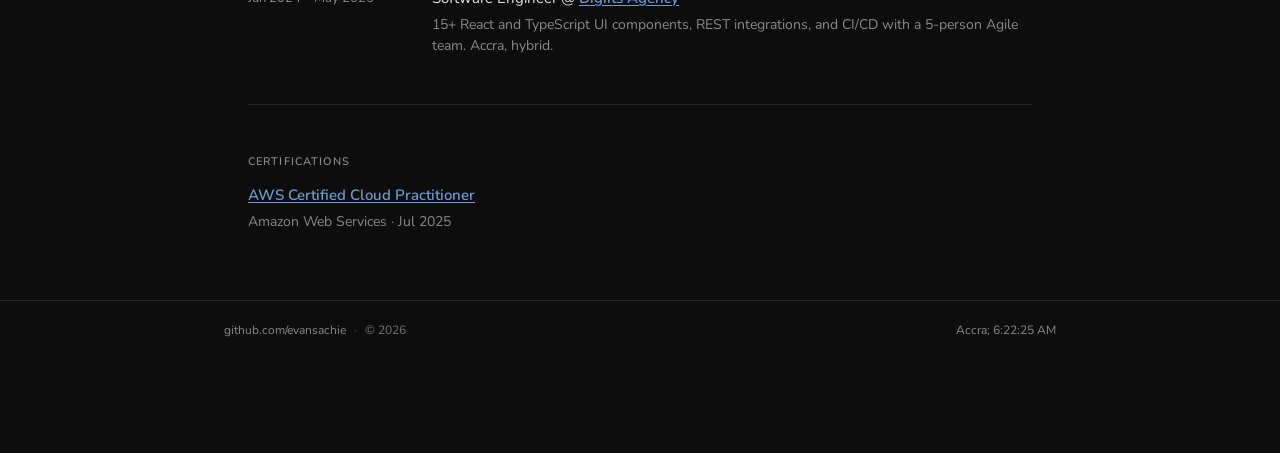
==== commit e0dc61b2: "feat: replace logo.png with favicon.png in HTML files" ====
--- a/index.html
+++ b/index.html
@@ -59,20 +59,12 @@
       ]
     }
     </script>
-    <link rel="icon" type="image/png" href="images/logo.png">
+    <link rel="icon" type="image/png" href="images/favicon.png">
     <link rel="preconnect" href="https://fonts.googleapis.com">
     <link rel="preconnect" href="https://fonts.gstatic.com" crossorigin>
     <link href="https://fonts.googleapis.com/css2?family=Nunito:ital,wght@0,400;0,600;0,700;1,400&display=swap" rel="stylesheet">
     <link href="https://pro.fontawesome.com/releases/v5.10.0/css/all.css" rel="stylesheet">
     <link href="style.css" rel="stylesheet">
-    <script>
-        window.va = window.va || function () { (window.vaq = window.vaq || []).push(arguments); };
-    </script>
-    <script defer src="https://cdn.vercel-insights.com/v1/script.js"></script>
-    <script>
-        window.si = window.si || function () { (window.siq = window.siq || []).push(arguments); };
-    </script>
-    <script defer src="/_vercel/speed-insights/script.js"></script>
 </head>
 <body>
     <div class="scroll-progress" id="scrollProgress"></div>
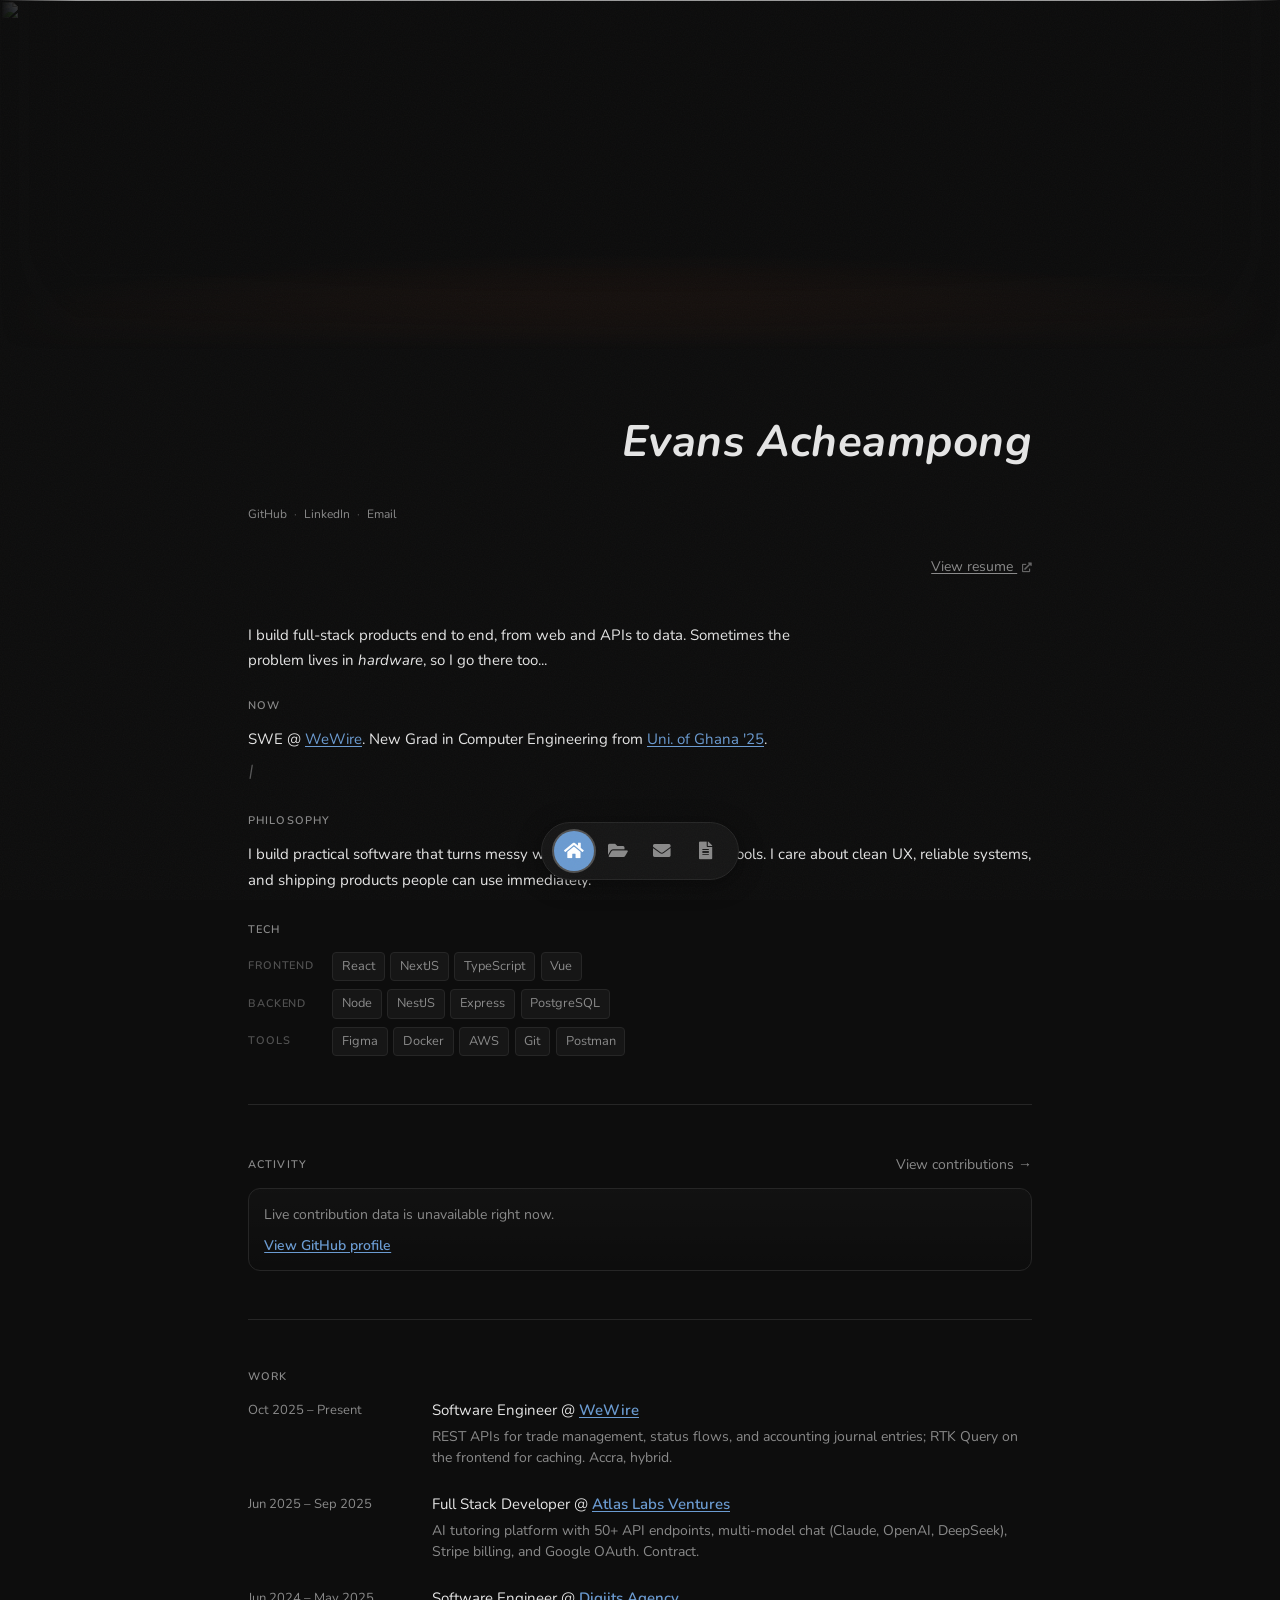
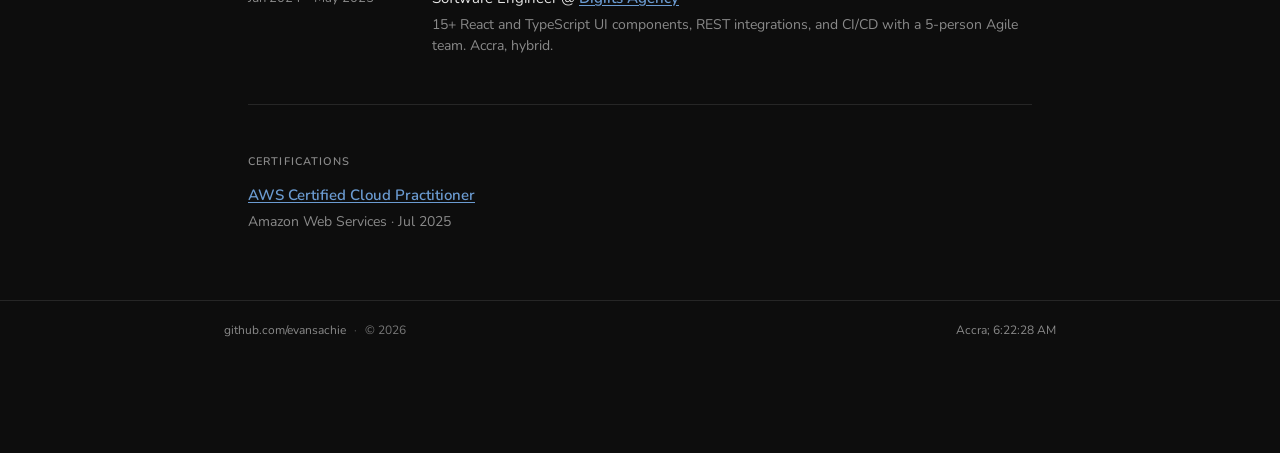
==== commit 8547e486: "Merge pull request #21 from evansachie/dev Dev" ====
--- a/index.html
+++ b/index.html
@@ -65,6 +65,14 @@
     <link href="https://fonts.googleapis.com/css2?family=Nunito:ital,wght@0,400;0,600;0,700;1,400&display=swap" rel="stylesheet">
     <link href="https://pro.fontawesome.com/releases/v5.10.0/css/all.css" rel="stylesheet">
     <link href="style.css" rel="stylesheet">
+    <script>
+        window.va = window.va || function () { (window.vaq = window.vaq || []).push(arguments); };
+    </script>
+    <script defer src="https://cdn.vercel-insights.com/v1/script.js"></script>
+    <script>
+        window.si = window.si || function () { (window.siq = window.siq || []).push(arguments); };
+    </script>
+    <script defer src="/_vercel/speed-insights/script.js"></script>
 </head>
 <body>
     <div class="scroll-progress" id="scrollProgress"></div>
